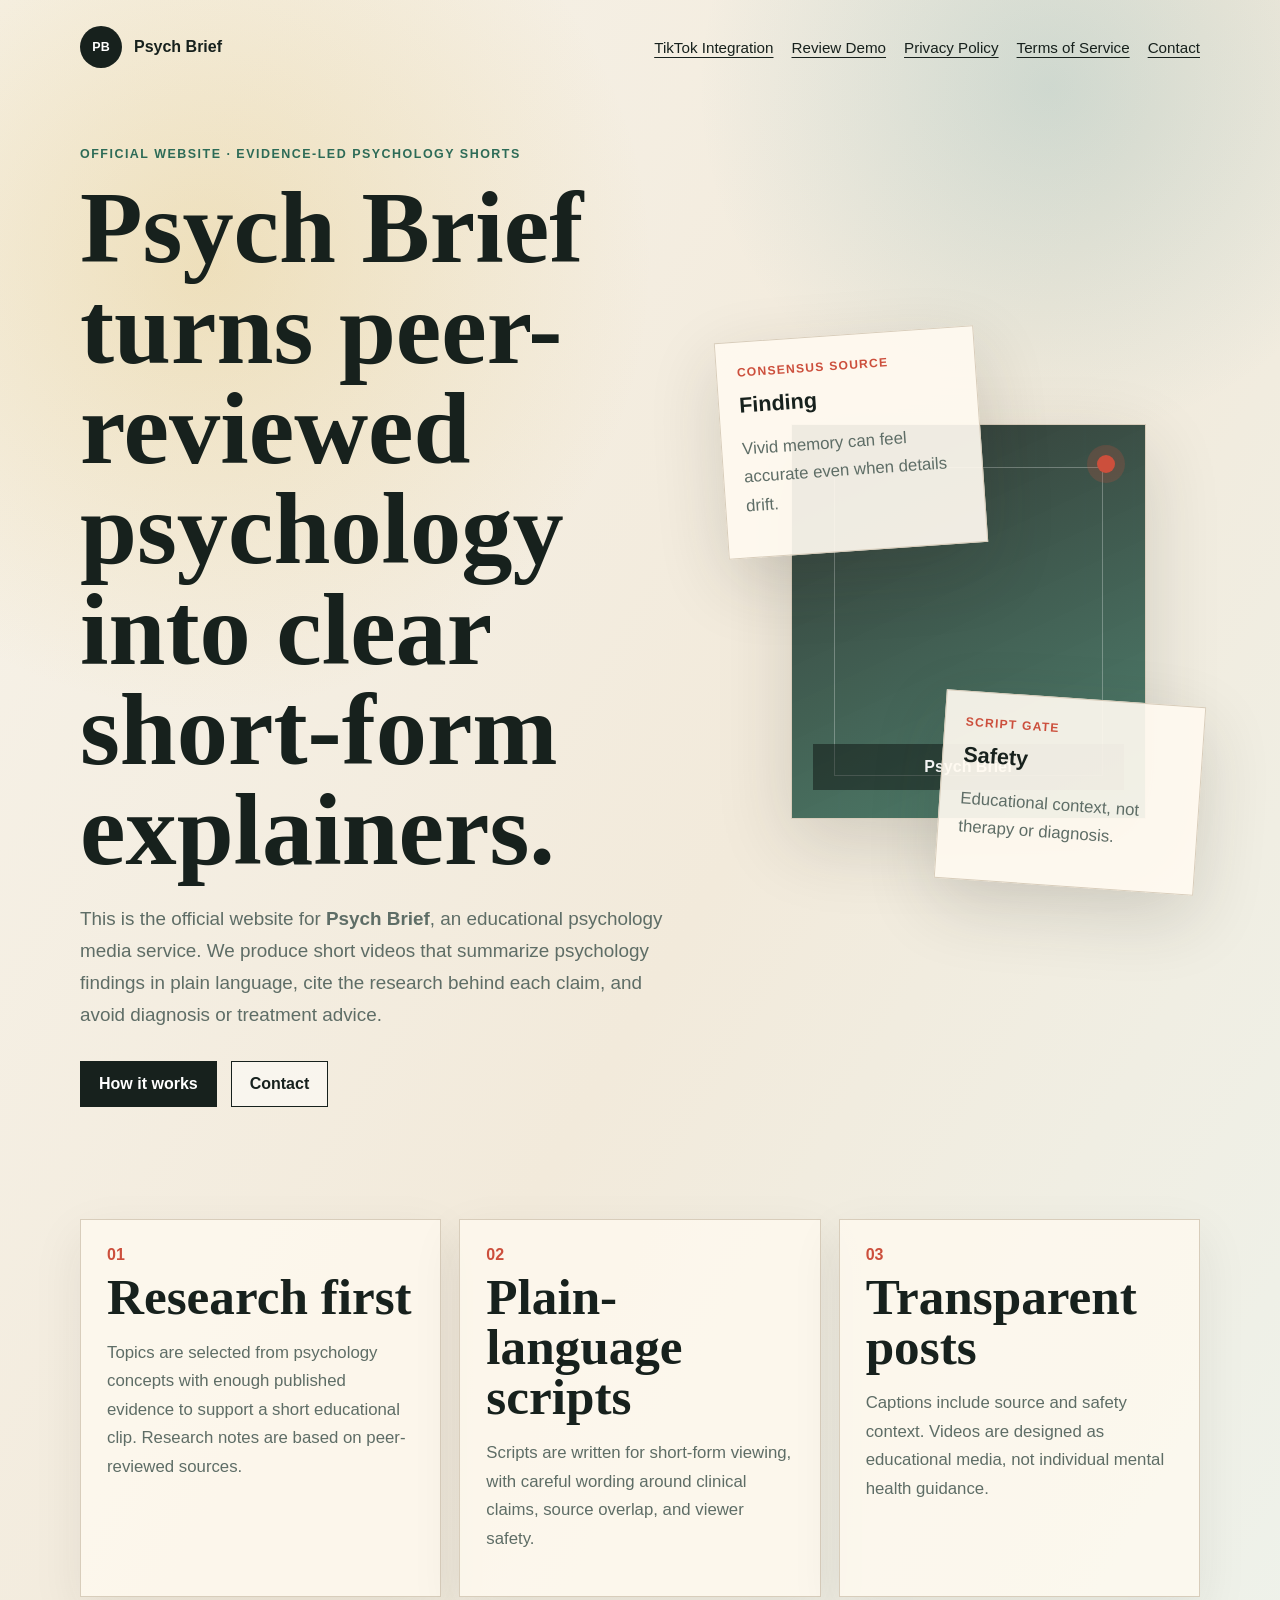
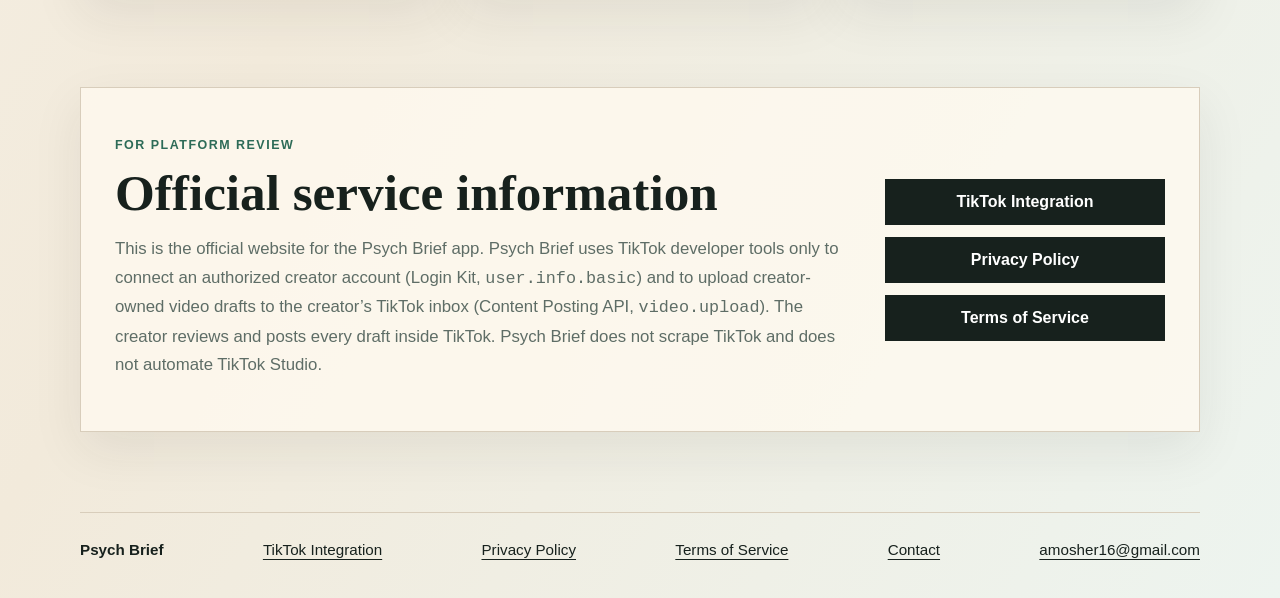
==== index.html @ e9272df4 "Psych Brief official website for psychbrief.online (TikTok app review) - Home, Privacy, Terms, TikTo" ====
<!doctype html>
<html lang="en">
  <head>
    <meta charset="utf-8" />
    <meta name="viewport" content="width=device-width, initial-scale=1" />
    <title>Psych Brief &mdash; Official Website</title>
    <meta
      name="description"
      content="Official website for Psych Brief, an educational psychology media service that creates research-backed short-form explainers with source disclosure and safety context."
    />
    <link rel="canonical" href="https://psychbrief.online/" />
    <link rel="stylesheet" href="/styles.css" />
  </head>
  <body>
    <header class="site-header">
      <a class="brand" href="/" aria-label="Psych Brief home">
        <span class="brand-mark" aria-hidden="true">PB</span>
        <span>Psych Brief</span>
      </a>
      <nav aria-label="Primary navigation">
        <a href="/tiktok">TikTok Integration</a>
        <a href="/review-demo">Review Demo</a>
        <a href="/privacy">Privacy Policy</a>
        <a href="/terms">Terms of Service</a>
        <a href="/contact">Contact</a>
      </nav>
    </header>

    <main>
      <section class="hero">
        <div class="hero-copy">
          <p class="eyebrow">Official website &middot; Evidence-led psychology shorts</p>
          <h1>Psych Brief turns peer-reviewed psychology into clear short-form explainers.</h1>
          <p>
            This is the official website for <strong>Psych Brief</strong>, an educational psychology
            media service. We produce short videos that summarize psychology findings in plain
            language, cite the research behind each claim, and avoid diagnosis or treatment advice.
          </p>
          <div class="hero-actions">
            <a class="button primary" href="#how-it-works">How it works</a>
            <a class="button secondary" href="/contact">Contact</a>
          </div>
        </div>
        <div class="brief-visual" aria-label="Psych Brief research-to-video workflow">
          <div class="paper-card one">
            <span>Consensus source</span>
            <strong>Finding</strong>
            <p>Vivid memory can feel accurate even when details drift.</p>
          </div>
          <div class="paper-card two">
            <span>Script gate</span>
            <strong>Safety</strong>
            <p>Educational context, not therapy or diagnosis.</p>
          </div>
          <div class="video-frame">
            <div class="caption-bar">Psych Brief</div>
            <div class="pulse-dot"></div>
          </div>
        </div>
      </section>

      <section id="how-it-works" class="section-grid">
        <article>
          <span class="step">01</span>
          <h2>Research first</h2>
          <p>
            Topics are selected from psychology concepts with enough published evidence to support
            a short educational clip. Research notes are based on peer-reviewed sources.
          </p>
        </article>
        <article>
          <span class="step">02</span>
          <h2>Plain-language scripts</h2>
          <p>
            Scripts are written for short-form viewing, with careful wording around clinical claims,
            source overlap, and viewer safety.
          </p>
        </article>
        <article>
          <span class="step">03</span>
          <h2>Transparent posts</h2>
          <p>
            Captions include source and safety context. Videos are designed as educational media,
            not individual mental health guidance.
          </p>
        </article>
      </section>

      <section class="policy-band">
        <div>
          <p class="eyebrow">For platform review</p>
          <h2>Official service information</h2>
          <p>
            This is the official website for the Psych Brief app. Psych Brief uses TikTok developer
            tools only to connect an authorized creator account (Login Kit, <code>user.info.basic</code>)
            and to upload creator-owned video drafts to the creator&rsquo;s TikTok inbox
            (Content Posting API, <code>video.upload</code>). The creator reviews and posts every draft
            inside TikTok. Psych Brief does not scrape TikTok and does not automate TikTok Studio.
          </p>
        </div>
        <div class="policy-links">
          <a href="/tiktok">TikTok Integration</a>
          <a href="/privacy">Privacy Policy</a>
          <a href="/terms">Terms of Service</a>
        </div>
      </section>
    </main>

    <footer>
      <span>Psych Brief</span>
      <a href="/tiktok">TikTok Integration</a>
      <a href="/privacy">Privacy Policy</a>
      <a href="/terms">Terms of Service</a>
      <a href="/contact">Contact</a>
      <a href="mailto:amosher16@gmail.com">amosher16@gmail.com</a>
    </footer>
  </body>
</html>
---- styles.css ----
:root {
  color-scheme: light;
  --ink: #17211d;
  --muted: #5e6d66;
  --paper: #f7f3ea;
  --panel: #fffaf0;
  --line: #d8cdbb;
  --moss: #2d6b57;
  --coral: #cc4f3c;
  --gold: #d5a833;
  --cyan: #2d8493;
  --shadow: 0 24px 70px rgba(42, 44, 36, 0.16);
}

* {
  box-sizing: border-box;
}

body {
  margin: 0;
  font-family: "Aptos", "Segoe UI", sans-serif;
  color: var(--ink);
  background:
    radial-gradient(circle at 16% 12%, rgba(213, 168, 51, 0.24), transparent 28rem),
    radial-gradient(circle at 82% 4%, rgba(45, 132, 147, 0.18), transparent 22rem),
    linear-gradient(120deg, #f7f3ea 0%, #f2eadb 48%, #edf4ef 100%);
}

a {
  color: inherit;
}

.site-header,
footer {
  width: min(1120px, calc(100% - 32px));
  margin: 0 auto;
  display: flex;
  align-items: center;
  justify-content: space-between;
  gap: 24px;
}

.site-header {
  padding: 26px 0;
}

.brand {
  display: inline-flex;
  align-items: center;
  gap: 12px;
  text-decoration: none;
  font-weight: 800;
  letter-spacing: 0;
}

.brand-mark {
  display: grid;
  place-items: center;
  width: 42px;
  height: 42px;
  color: #fff;
  background: var(--ink);
  border-radius: 50%;
  font-size: 0.78rem;
}

nav,
footer {
  font-size: 0.95rem;
}

nav {
  display: flex;
  flex-wrap: wrap;
  justify-content: flex-end;
  gap: 18px;
}

nav a,
footer a {
  text-underline-offset: 4px;
}

main {
  width: min(1120px, calc(100% - 32px));
  margin: 0 auto;
}

.hero {
  min-height: calc(100vh - 126px);
  display: grid;
  grid-template-columns: minmax(0, 1fr) minmax(320px, 0.82fr);
  gap: 56px;
  align-items: center;
  padding: 38px 0 72px;
}

.eyebrow {
  color: var(--moss);
  font-weight: 800;
  text-transform: uppercase;
  letter-spacing: 0.12em;
  font-size: 0.78rem;
}

h1,
h2 {
  font-family: Georgia, "Times New Roman", serif;
  letter-spacing: 0;
  line-height: 0.98;
}

h1 {
  margin: 12px 0 22px;
  font-size: clamp(3rem, 8vw, 6.8rem);
  max-width: 850px;
}

h2 {
  margin: 8px 0 14px;
  font-size: clamp(1.8rem, 4vw, 3.25rem);
}

p {
  color: var(--muted);
  line-height: 1.7;
  font-size: 1.05rem;
}

.hero-copy > p:not(.eyebrow) {
  max-width: 650px;
  font-size: 1.18rem;
}

.hero-actions {
  display: flex;
  flex-wrap: wrap;
  gap: 14px;
  margin-top: 30px;
}

.button {
  display: inline-flex;
  align-items: center;
  min-height: 46px;
  padding: 0 18px;
  border: 1px solid var(--ink);
  text-decoration: none;
  font-weight: 800;
}

.button.primary {
  color: #fff;
  background: var(--ink);
}

.button.secondary {
  background: rgba(255, 255, 255, 0.45);
}

.brief-visual {
  position: relative;
  min-height: 610px;
}

.paper-card,
.video-frame {
  position: absolute;
  border: 1px solid var(--line);
  background: rgba(255, 250, 240, 0.92);
  box-shadow: var(--shadow);
}

.paper-card {
  width: 260px;
  padding: 20px;
  z-index: 2;
}

.paper-card span {
  color: var(--coral);
  font-size: 0.76rem;
  font-weight: 800;
  text-transform: uppercase;
  letter-spacing: 0.1em;
}

.paper-card strong {
  display: block;
  margin-top: 12px;
  font-size: 1.35rem;
}

.paper-card.one {
  top: 20px;
  left: 0;
  transform: rotate(-4deg);
}

.paper-card.two {
  right: 0;
  bottom: 38px;
  transform: rotate(4deg);
}

.video-frame {
  inset: 110px 54px 105px 70px;
  z-index: 1;
  display: grid;
  place-items: end center;
  overflow: hidden;
  background:
    linear-gradient(155deg, rgba(23, 33, 29, 0.88), rgba(45, 107, 87, 0.82)),
    repeating-linear-gradient(90deg, transparent 0 46px, rgba(255, 255, 255, 0.12) 47px 49px);
}

.video-frame::before {
  content: "";
  position: absolute;
  inset: 42px;
  border: 1px solid rgba(255, 255, 255, 0.28);
}

.caption-bar {
  position: relative;
  width: calc(100% - 42px);
  margin-bottom: 28px;
  padding: 14px;
  color: #fff;
  background: rgba(0, 0, 0, 0.42);
  text-align: center;
  font-weight: 800;
}

.pulse-dot {
  position: absolute;
  top: 30px;
  right: 30px;
  width: 18px;
  height: 18px;
  border-radius: 50%;
  background: var(--coral);
  box-shadow: 0 0 0 10px rgba(204, 79, 60, 0.22);
}

.section-grid {
  display: grid;
  grid-template-columns: repeat(3, minmax(0, 1fr));
  gap: 18px;
  padding: 40px 0 90px;
}

.section-grid article,
.policy-band,
.legal {
  border: 1px solid var(--line);
  background: rgba(255, 250, 240, 0.78);
  box-shadow: 0 18px 48px rgba(42, 44, 36, 0.08);
}

.section-grid article {
  padding: 26px;
}

.step {
  color: var(--coral);
  font-weight: 900;
}

.policy-band {
  display: grid;
  grid-template-columns: minmax(0, 1fr) 280px;
  gap: 30px;
  align-items: center;
  padding: 34px;
  margin-bottom: 80px;
}

.policy-links {
  display: grid;
  gap: 12px;
}

.policy-links a {
  padding: 14px 16px;
  background: var(--ink);
  color: #fff;
  text-decoration: none;
  font-weight: 800;
  text-align: center;
}

.legal {
  max-width: 880px;
  padding: clamp(28px, 5vw, 58px);
  margin: 42px auto 80px;
}

.legal h1 {
  font-size: clamp(2.8rem, 7vw, 5.8rem);
}

.legal h2 {
  margin-top: 34px;
  font-size: 2rem;
}

footer {
  padding: 28px 0 40px;
  border-top: 1px solid var(--line);
  flex-wrap: wrap;
}

footer span {
  font-weight: 900;
}

@media (max-width: 820px) {
  .site-header,
  footer {
    align-items: flex-start;
    flex-direction: column;
  }

  nav {
    justify-content: flex-start;
  }

  .hero,
  .section-grid,
  .policy-band {
    grid-template-columns: 1fr;
  }

  .hero {
    min-height: auto;
    gap: 24px;
  }

  .brief-visual {
    min-height: 520px;
  }

  .video-frame {
    inset: 95px 22px 105px;
  }

  .paper-card.two {
    right: 8px;
  }
}
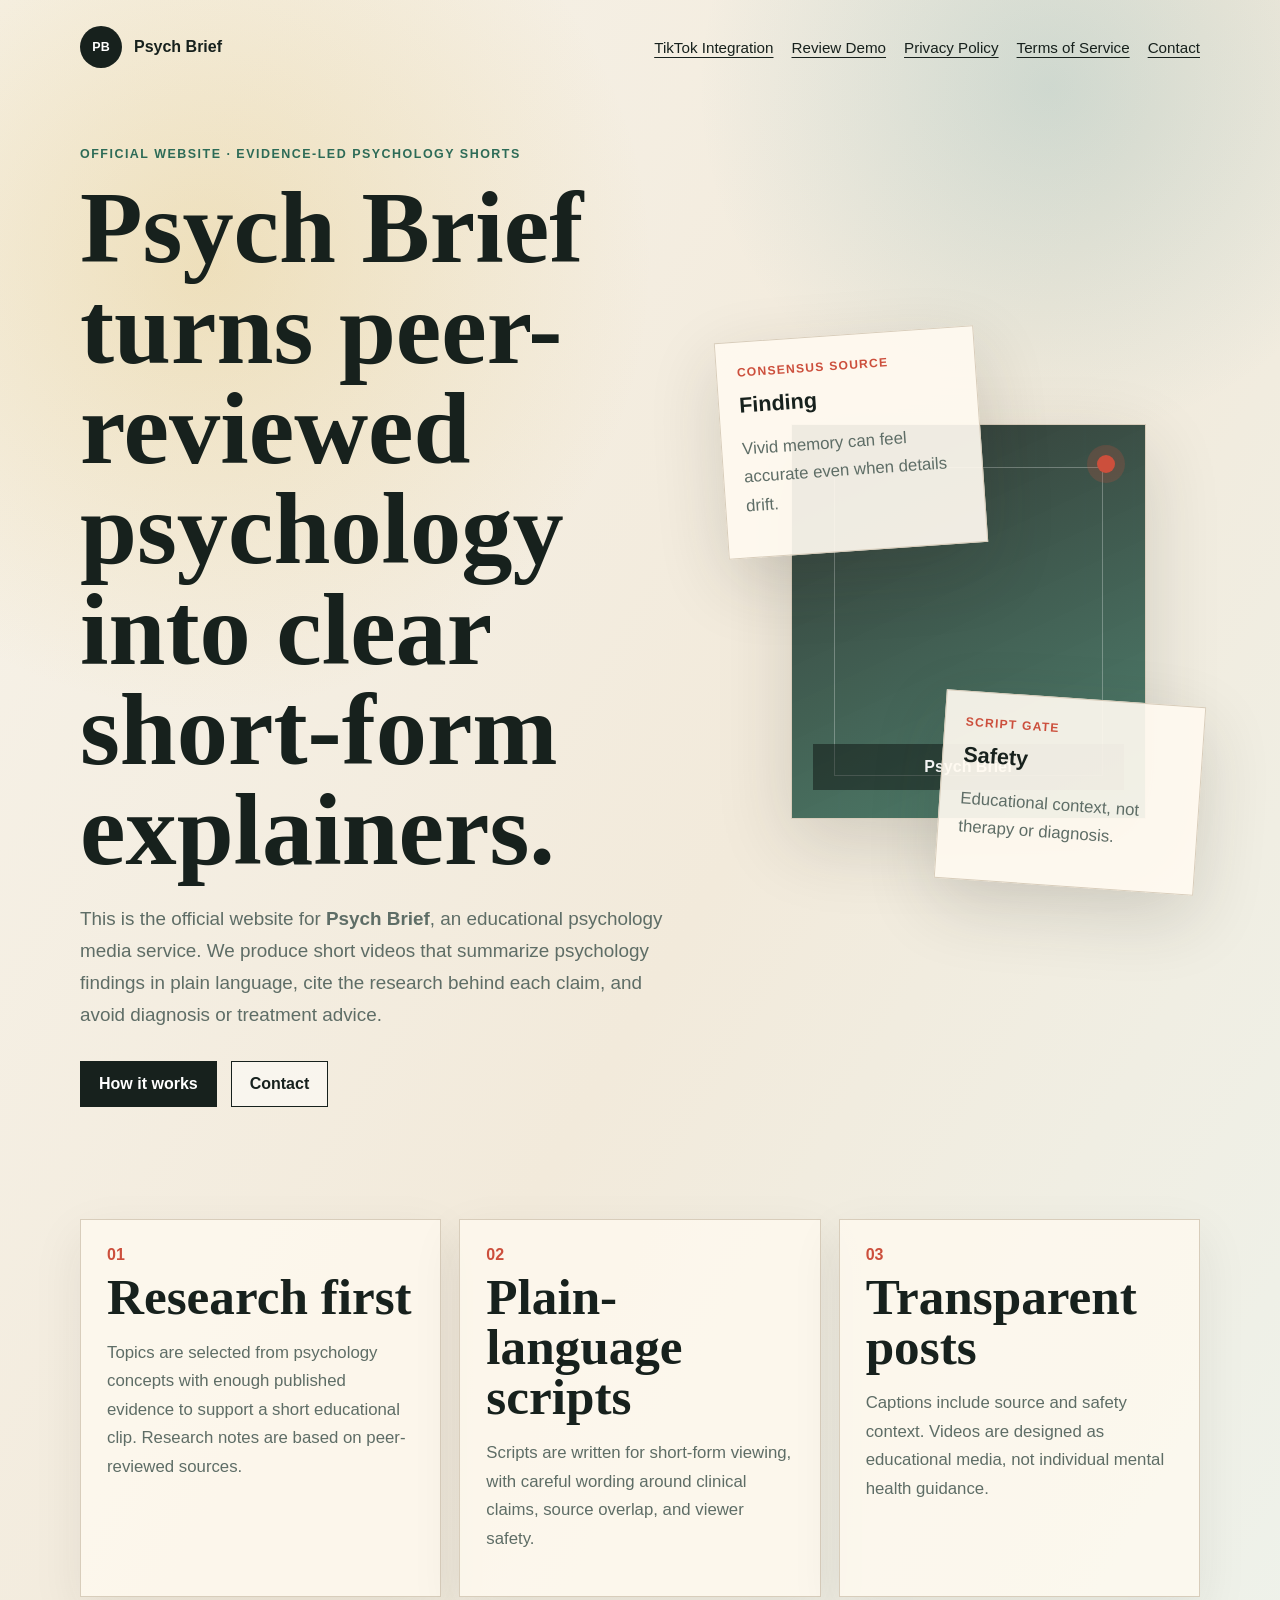
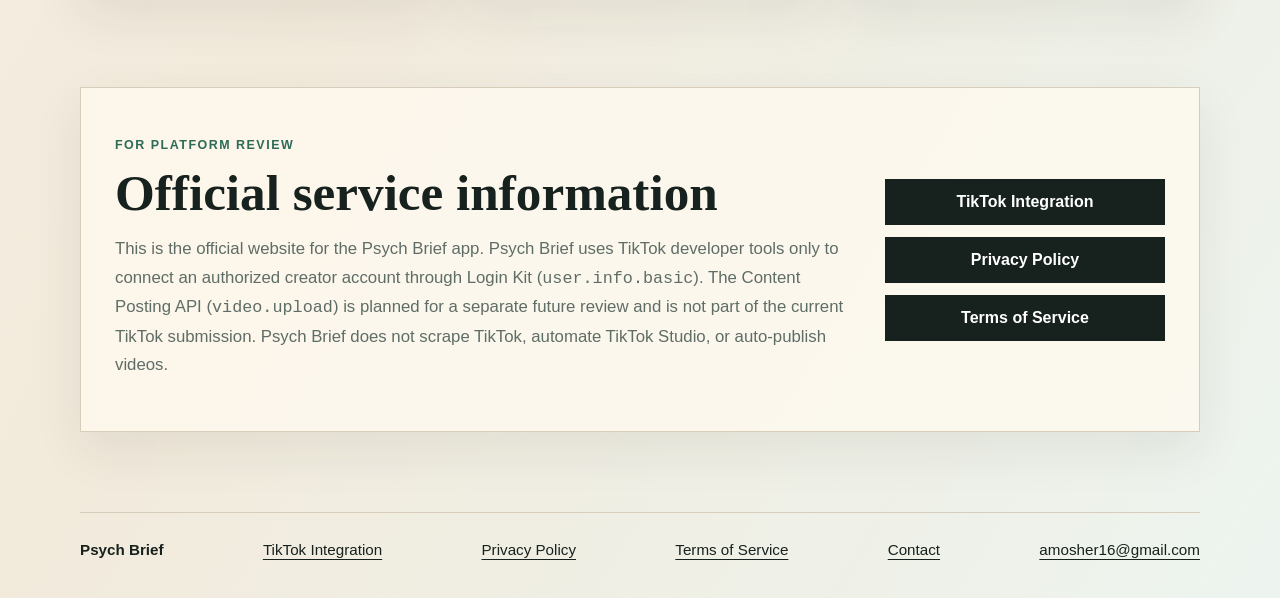
==== commit d8948acb: "Align site copy with Login Kit review scope" ====
--- a/index.html
+++ b/index.html
@@ -9,6 +9,8 @@
       content="Official website for Psych Brief, an educational psychology media service that creates research-backed short-form explainers with source disclosure and safety context."
     />
     <link rel="canonical" href="https://psychbrief.online/" />
+    <link rel="icon" type="image/png" sizes="1024x1024" href="/psychbrief-app-icon.png" />
+    <link rel="apple-touch-icon" href="/psychbrief-app-icon.png" />
     <link rel="stylesheet" href="/styles.css" />
   </head>
   <body>
@@ -92,10 +94,11 @@
           <h2>Official service information</h2>
           <p>
             This is the official website for the Psych Brief app. Psych Brief uses TikTok developer
-            tools only to connect an authorized creator account (Login Kit, <code>user.info.basic</code>)
-            and to upload creator-owned video drafts to the creator&rsquo;s TikTok inbox
-            (Content Posting API, <code>video.upload</code>). The creator reviews and posts every draft
-            inside TikTok. Psych Brief does not scrape TikTok and does not automate TikTok Studio.
+            tools only to connect an authorized creator account through Login Kit
+            (<code>user.info.basic</code>). The Content Posting API
+            (<code>video.upload</code>) is planned for a separate future review and is not part of
+            the current TikTok submission. Psych Brief does not scrape TikTok, automate TikTok
+            Studio, or auto-publish videos.
           </p>
         </div>
         <div class="policy-links">
